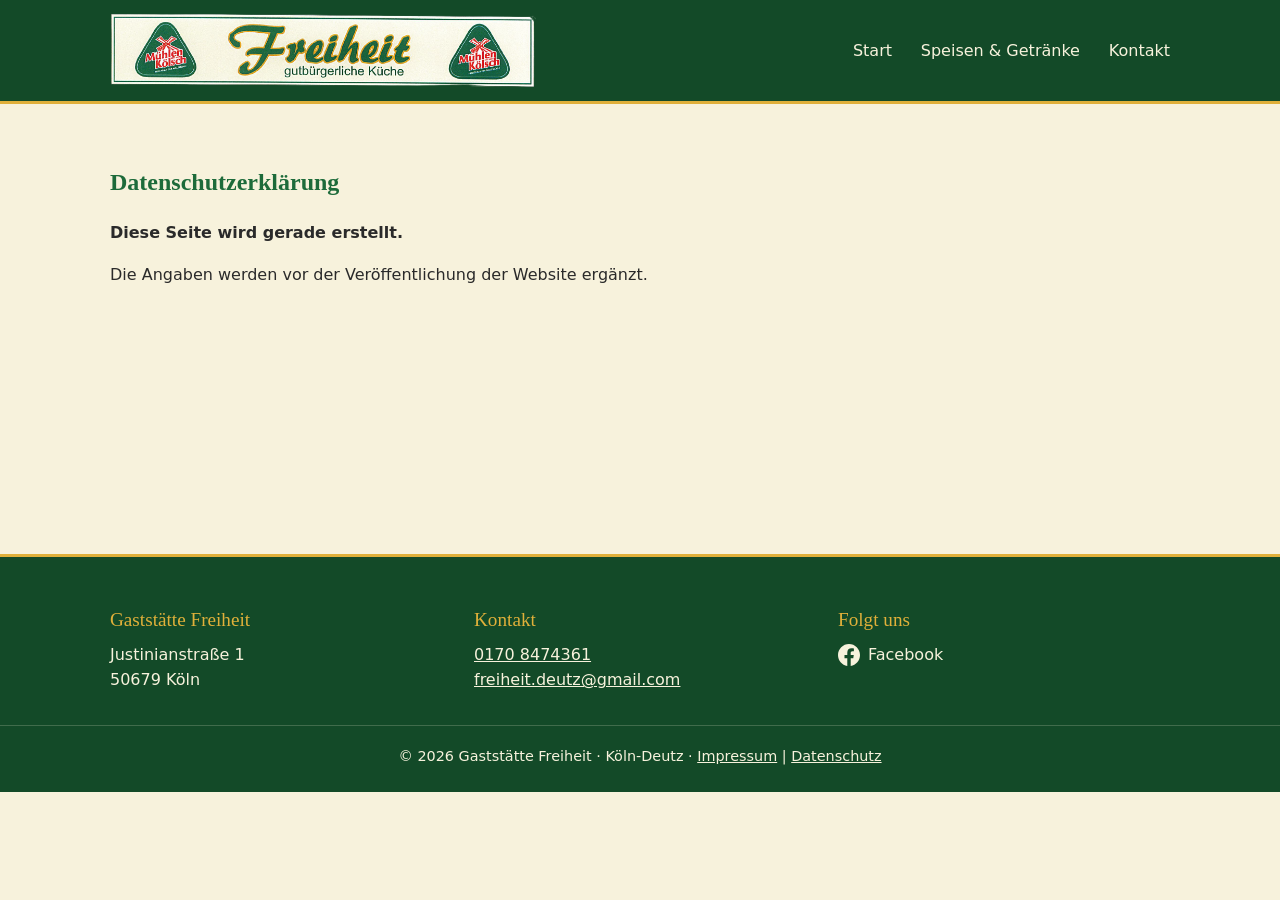
==== datenschutz.html @ f7ccb16d "update website" ====
<!DOCTYPE html>
<html lang="de">
<head>
  <meta charset="UTF-8">
  <meta name="viewport" content="width=device-width, initial-scale=1.0">
  <title>Datenschutz – Freiheit Köln</title>
  <meta name="description" content="Datenschutzerklärung">
  <link rel="stylesheet" href="css/style.css">
</head>
<body>

<header class="header">
  <nav class="container nav">
    <a href="index.html" class="logo"><img src="img/schild.png" alt="Freiheit – gutbürgerliche Küche"></a>
    <button class="menu-btn" aria-label="Menü öffnen">☰</button>
    <ul class="nav-links">
      <li><a href="index.html">Start</a></li>
      <li><a href="karte.html">Speisen &amp; Getränke</a></li>
      <li><a href="kontakt.html">Kontakt</a></li>
    </ul>
  </nav>
</header>

<section class="section text-seite">
  <div class="container">
    <h1>Datenschutzerklärung</h1>
    <p><strong>Diese Seite wird gerade erstellt.</strong></p>
    <p>Die Angaben werden vor der Veröffentlichung der Website ergänzt.</p>
  </div>
</section>

<footer class="footer">
  <div class="container footer-grid">
    <div>
      <p class="footer-titel">Gaststätte Freiheit</p>
      <p>Justinianstraße 1<br>50679 Köln</p>
    </div>
    <div>
      <p class="footer-titel">Kontakt</p>
      <p><a href="tel:+491708474361">0170 8474361</a><br>
         <a href="mailto:freiheit.deutz@gmail.com">freiheit.deutz@gmail.com</a></p>
    </div>
    <div>
      <p class="footer-titel">Folgt uns</p>
      <!-- TODO: Facebook-Link hier eintragen -->
      <a href="index.html" class="social" aria-label="Freiheit auf Facebook"><svg viewBox="0 0 24 24" width="22" height="22" aria-hidden="true"><path fill="currentColor" d="M24 12.07C24 5.4 18.63 0 12 0S0 5.4 0 12.07C0 18.1 4.39 23.1 10.13 24v-8.44H7.08v-3.49h3.05V9.41c0-3.02 1.79-4.69 4.53-4.69 1.31 0 2.68.24 2.68.24v2.97h-1.51c-1.49 0-1.96.93-1.96 1.88v2.26h3.33l-.53 3.49h-2.8V24C19.61 23.1 24 18.1 24 12.07z"/></svg> Facebook</a>
    </div>
  </div>
  <p class="footer-unten">© <span id="jahr"></span> Gaststätte Freiheit · Köln-Deutz ·
    <a href="impressum.html">Impressum</a> | <a href="datenschutz.html">Datenschutz</a></p>
</footer>

<script src="js/script.js"></script>

</body>
</html>
---- css/style.css ----
/* =====================================================
   Farben & Schriften – HIER zentral anpassen
   (vom Schild abgelesen, ungefähre Werte)
   ===================================================== */
:root {
  --gruen: #1d6b3a;
  --gruen-hell: #2a8a4c;
  --gruen-dunkel: #134a28;
  --creme: #f7f2dc;
  --gold: #e0b03a;
  --rot: #c8102e;
  --text: #2a2a2a;
  --schrift-titel: Georgia, "Times New Roman", serif;
  --schrift-text: system-ui, -apple-system, "Segoe UI", Roboto, sans-serif;
}

* {
  box-sizing: border-box;
  margin: 0;
  padding: 0;
}
html {
  scroll-behavior: smooth;
}
body {
  font-family: var(--schrift-text);
  color: var(--text);
  background: var(--creme);
  line-height: 1.6;
}
h1,
h2,
h3 {
  font-family: var(--schrift-titel);
  color: var(--gruen);
  line-height: 1.2;
}
a {
  color: var(--gruen);
}
img {
  max-width: 100%;
  display: block;
}
.container {
  max-width: 1100px;
  margin: 0 auto;
  padding: 0 1.25rem;
}
.zentriert {
  text-align: center;
}

/* ===== Navigation ===== */
.header {
  background: var(--gruen-dunkel);
  position: sticky;
  top: 0;
  z-index: 10;
  border-bottom: 3px solid var(--gold);
}
.nav {
  display: flex;
  justify-content: space-between;
  align-items: center;
  gap: 1.5rem;
  padding: 0.8rem 1.25rem;
  position: relative;
}

/* Logo im Header: Höhe frei wählbar, Form bleibt immer erhalten */
.logo {
  text-decoration: none;
  display: flex;
  align-items: center;
  min-width: 0;
  flex: 0 1 auto;
}
.logo img {
  height: 75px;
  width: auto;
  max-width: 100%;
  object-fit: contain;
  display: block;
}

.nav-links {
  display: flex;
  gap: 1.8rem;
  list-style: none;
}
.nav-links a {
  color: var(--creme);
  text-decoration: none;
  font-weight: 500;
  padding-bottom: 3px;
  white-space: nowrap;
}
.nav-links a:hover,
.nav-links a.aktiv {
  color: var(--gold);
  border-bottom: 2px solid var(--gold);
}

/* Burger-Menü: am PC versteckt, nur auf dem Handy sichtbar */
.menu-btn {
  display: none;
  background: none;
  border: none;
  color: var(--creme);
  font-size: 1.8rem;
  cursor: pointer;
  line-height: 1;
}

/* ===== Hero – sieht aus wie das Schild ===== */
.hero {
  min-height: 75vh;
  display: flex;
  align-items: center;
  justify-content: center;
  text-align: center;
  padding: 3rem 1.25rem;
  background: linear-gradient(rgba(19, 74, 40, 0.55), rgba(19, 74, 40, 0.55)),
    url("[picsum.photos](https://picsum.photos/1600/900?grayscale)")
      center/cover;
}
.hero-schild {
  background: var(--creme);
  border: 6px solid var(--gruen);
  outline: 3px solid var(--creme);
  border-radius: 8px;
  padding: 2.5rem 3.5rem;
  box-shadow: 0 10px 30px rgba(0, 0, 0, 0.35);
  max-width: 100%;
}
.hero-logo {
  width: min(200px, 70vw);
  margin: 0 auto 2rem;
}
.hero h1 {
  font-size: clamp(3.5rem, 11vw, 7rem);
  font-style: italic;
  font-weight: 900;
  color: var(--gruen);
  -webkit-text-stroke: 1px var(--gold);
  text-shadow: 3px 3px 0 var(--gold);
}
.hero p {
  font-family: var(--schrift-titel);
  font-size: 1.5rem;
  color: var(--gruen);
  margin: 0.3rem 0 1.8rem;
}
.hero-buttons {
  display: flex;
  gap: 1rem;
  justify-content: center;
  flex-wrap: wrap;
}

/* ===== Buttons ===== */
.btn {
  display: inline-block;
  padding: 0.8rem 1.8rem;
  margin: 0.3rem 0.2rem;
  background: var(--gruen);
  color: var(--creme);
  text-decoration: none;
  border: 2px solid var(--gruen);
  border-radius: 4px;
  font-weight: 600;
  transition: all 0.2s;
}
.btn:hover {
  background: var(--gold);
  border-color: var(--gold);
  color: var(--gruen-dunkel);
}
.btn-rand,
.btn-gruen-rand {
  background: transparent;
  color: var(--gruen);
}

/* ===== Abschnitte ===== */
.section {
  padding: 4rem 0;
}
.section h2 {
  font-size: 2.2rem;
  text-align: center;
  margin-bottom: 2rem;
}
.section h2::after {
  content: "";
  display: block;
  width: 60px;
  height: 3px;
  background: var(--gold);
  margin: 0.6rem auto 0;
}
.willkommen {
  max-width: 760px;
  text-align: center;
  font-size: 1.1rem;
}
.willkommen p {
  margin-bottom: 1rem;
}

.dunkel {
  background: var(--gruen-dunkel);
  color: var(--creme);
}
.dunkel h2,
.dunkel h3 {
  color: var(--creme);
}
.vorteile {
  display: grid;
  grid-template-columns: repeat(auto-fit, minmax(200px, 1fr));
  gap: 1.5rem;
}
.vorteil {
  text-align: center;
  padding: 1.5rem 1rem;
  border: 1px solid rgba(224, 176, 58, 0.5);
  border-radius: 6px;
}
.vorteil .icon {
  font-size: 2.5rem;
  margin-bottom: 0.5rem;
}
.vorteil h3 {
  color: var(--gold) !important;
  margin-bottom: 0.3rem;
}

.grid {
  display: grid;
  grid-template-columns: repeat(auto-fit, minmax(280px, 1fr));
  gap: 2rem;
}
.karte-box {
  background: #fff;
  border-radius: 6px;
  overflow: hidden;
  box-shadow: 0 4px 14px rgba(0, 0, 0, 0.08);
  border-top: 4px solid var(--gruen);
}
.karte-box > div {
  padding: 1.25rem;
}
.karte-box h3 {
  margin-bottom: 0.4rem;
}
/* Bilder in den Kacheln einheitlich zuschneiden */
.karte-box img {
  width: 100%;
  height: 220px;
  object-fit: cover;
}

/* Mühlen-Band */
.kölsch-band {
  background: #fff;
  border-top: 3px solid var(--gruen);
  border-bottom: 3px solid var(--gruen);
}
.kölsch-inhalt {
  display: flex;
  align-items: center;
  justify-content: center;
  gap: 2.5rem;
  flex-wrap: wrap;
}
.kölsch-inhalt h2 {
  text-align: left;
  margin-bottom: 0.8rem;
}
.kölsch-inhalt h2::after {
  margin-left: 0;
}
.muehlen-logo {
  width: 160px;
}

/* Öffnungszeiten */
.zeiten {
  margin: 0 auto 1.5rem;
  border-collapse: collapse;
  font-size: 1.05rem;
}
.zeiten td {
  padding: 0.45rem 1rem;
  border-bottom: 1px dotted #aaa;
  text-align: left;
}
.zeiten td:last-child {
  font-weight: 600;
  text-align: right;
}
.zeiten .kueche td {
  color: var(--gruen);
  font-style: italic;
  border-bottom: none;
}

/* Kontakt */
.info-box {
  background: #fff;
  padding: 2rem;
  border-radius: 6px;
  box-shadow: 0 4px 14px rgba(0, 0, 0, 0.08);
}
.info-box h3 {
  margin: 1.2rem 0 0.5rem;
}
.info-box h3:first-child {
  margin-top: 0;
}
.info-box p {
  margin-bottom: 0.8rem;
}
.info-box .zeiten {
  margin-left: 0;
}

/* ===== Speise- & Getränkekarte ===== */
.tabs {
  display: flex;
  justify-content: center;
  gap: 1rem;
  margin-bottom: 2rem;
}
.tab {
  padding: 0.6rem 1.8rem;
  border: 2px solid var(--gruen);
  background: none;
  font-size: 1.05rem;
  cursor: pointer;
  border-radius: 4px;
  color: var(--gruen);
  font-weight: 600;
}
.tab.aktiv,
.tab:hover {
  background: var(--gruen);
  color: var(--creme);
}
.tab-inhalt {
  display: none;
}
.tab-inhalt.aktiv {
  display: block;
}

.kategorie {
  margin-bottom: 2.5rem;
  background: #fff;
  padding: 1.5rem 2rem;
  border-radius: 6px;
  box-shadow: 0 2px 10px rgba(0, 0, 0, 0.05);
}
.kategorie h3 {
  border-bottom: 2px solid var(--gold);
  padding-bottom: 0.3rem;
  margin-bottom: 1rem;
  font-size: 1.6rem;
}
.mit-logo {
  display: flex;
  align-items: center;
  justify-content: space-between;
  gap: 1rem;
}
.mit-logo img {
  height: 48px;
  width: auto;
}
.hinweis {
  font-style: italic;
  font-size: 0.95rem;
  margin-bottom: 1rem;
  color: #555;
}
.eintrag {
  display: flex;
  align-items: baseline;
  gap: 0.5rem;
  padding: 0.3rem 0;
}
.eintrag .name {
  font-weight: 600;
}
.eintrag .menge {
  color: #777;
  font-size: 0.9rem;
}
.eintrag .punkte {
  flex: 1;
  border-bottom: 1px dotted #aaa;
}
.eintrag .preis {
  font-weight: 600;
  white-space: nowrap;
  color: var(--gruen);
}
.spalten {
  columns: 2 320px;
  column-gap: 3rem;
}
.spalten .eintrag {
  break-inside: avoid;
}
.gericht {
  padding: 0.45rem 0;
  break-inside: avoid;
}
.gericht .eintrag {
  padding: 0;
}
.gericht .beschreibung {
  font-size: 0.9rem;
  color: #666;
  font-style: italic;
  margin-top: 0.1rem;
}

/* ===== Footer ===== */
.footer {
  background: var(--gruen-dunkel);
  color: var(--creme);
  padding: 3rem 0 1.5rem;
  border-top: 3px solid var(--gold);
}
.footer-grid {
  display: grid;
  grid-template-columns: repeat(auto-fit, minmax(200px, 1fr));
  gap: 2rem;
  margin-bottom: 2rem;
}
.footer-titel {
  font-family: var(--schrift-titel);
  color: var(--gold);
  font-size: 1.2rem;
  margin-bottom: 0.4rem;
}
.footer a {
  color: var(--creme);
}
.footer a:hover {
  color: var(--gold);
}
.social {
  display: inline-flex;
  align-items: center;
  gap: 0.5rem;
  text-decoration: none;
}
.footer-unten {
  text-align: center;
  font-size: 0.9rem;
  border-top: 1px solid rgba(247, 242, 220, 0.2);
  padding-top: 1.2rem;
}

/* ===== Textseiten ===== */
.text-seite {
  min-height: 50vh;
}
.text-seite h1 {
  margin-bottom: 1.5rem;
}
.text-seite p {
  margin-bottom: 1rem;
}

/* ===== Tablet ===== */
@media (max-width: 900px) {
  .logo img {
    height: 60px;
  }
  .nav {
    gap: 1rem;
  }
  .nav-links {
    gap: 1.1rem;
  }
}

/* ===== Handy ===== */
@media (max-width: 768px) {
  .menu-btn {
    display: block;
  }
  .nav-links {
    display: none;
    position: absolute;
    top: 100%;
    left: 0;
    right: 0;
    flex-direction: column;
    background: var(--gruen-dunkel);
    padding: 1rem 1.25rem;
    gap: 1rem;
    border-bottom: 3px solid var(--gold);
  }
  .nav-links.offen {
    display: flex;
  }
  .logo img {
    height: 48px;
  }
  .hero-schild {
    padding: 2rem 1.5rem;
  }
  .hero-buttons {
    flex-direction: column;
    align-items: stretch;
  }
  .hero-buttons .btn {
    margin: 0.2rem 0;
  }
  .kategorie {
    padding: 1.2rem;
  }
  .kölsch-inhalt {
    text-align: center;
  }
  .kölsch-inhalt h2 {
    text-align: center;
  }
  .kölsch-inhalt h2::after {
    margin: 0.6rem auto 0;
  }
}
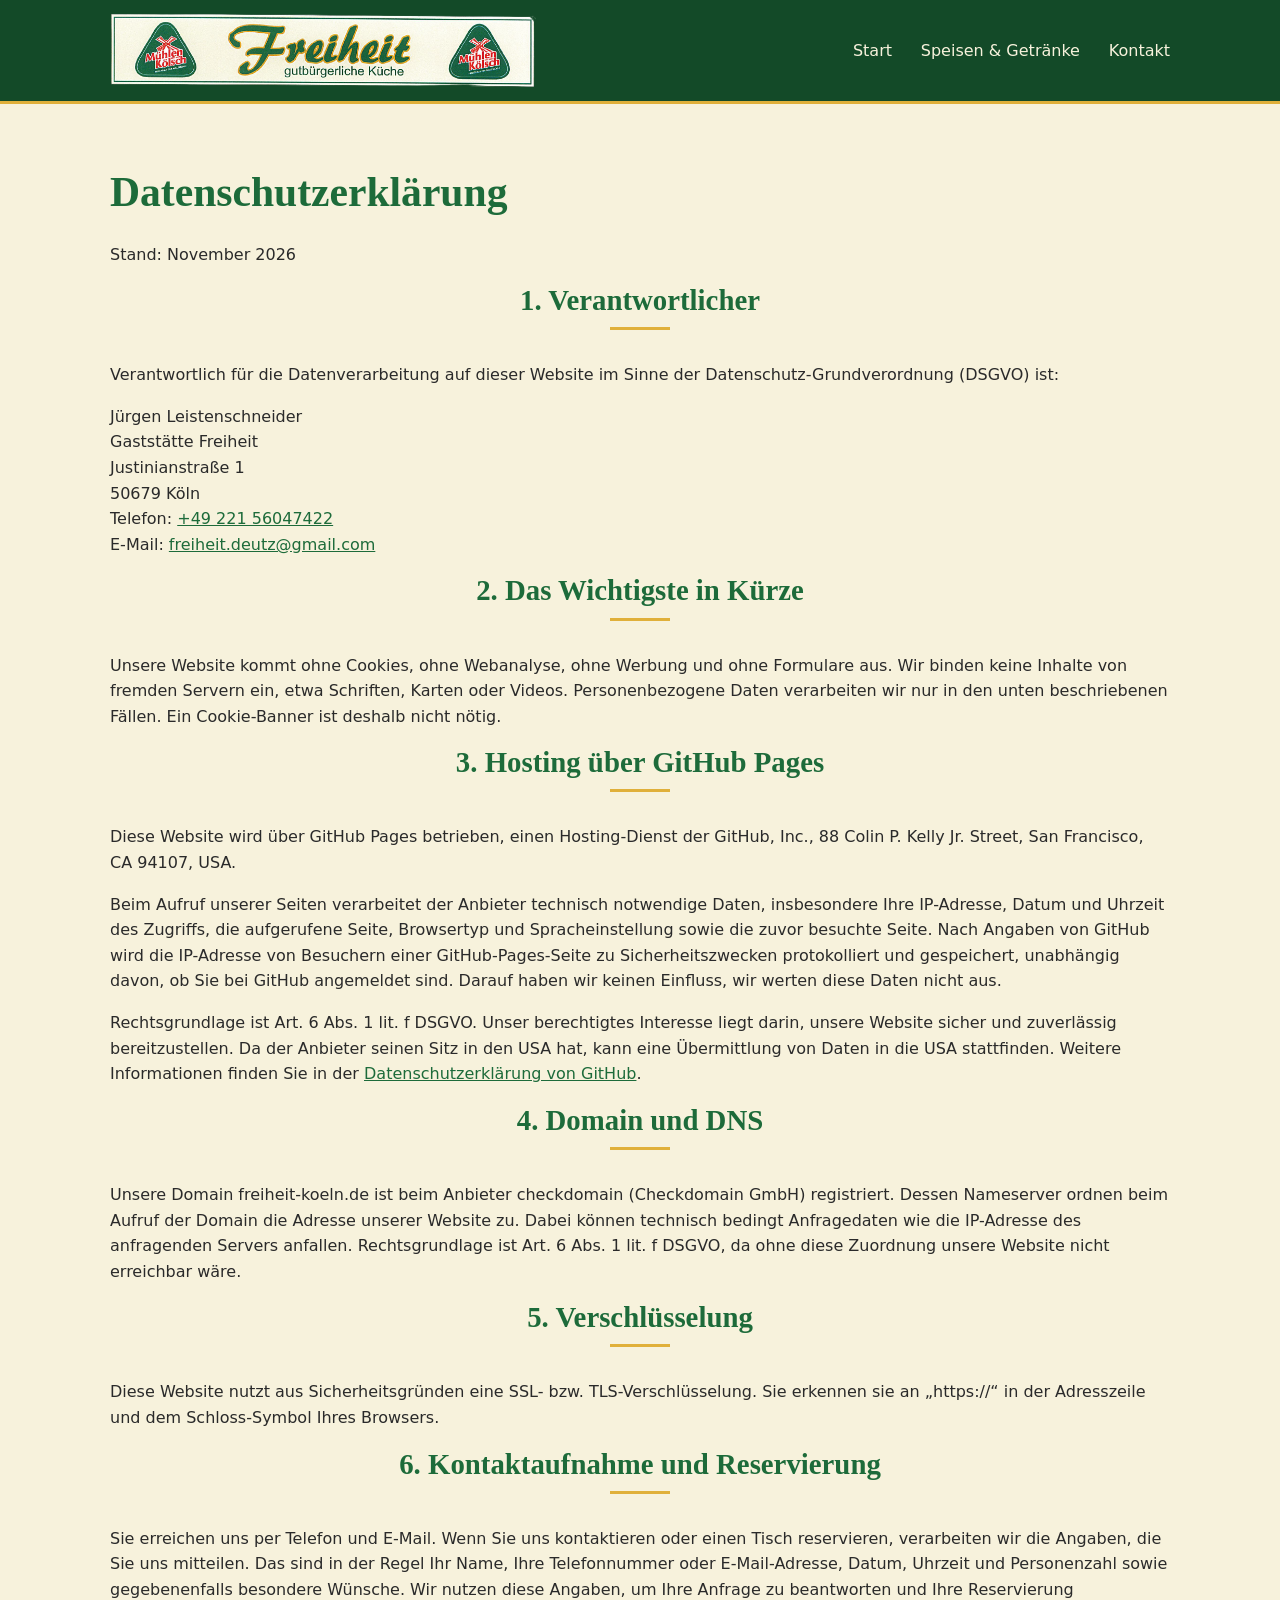
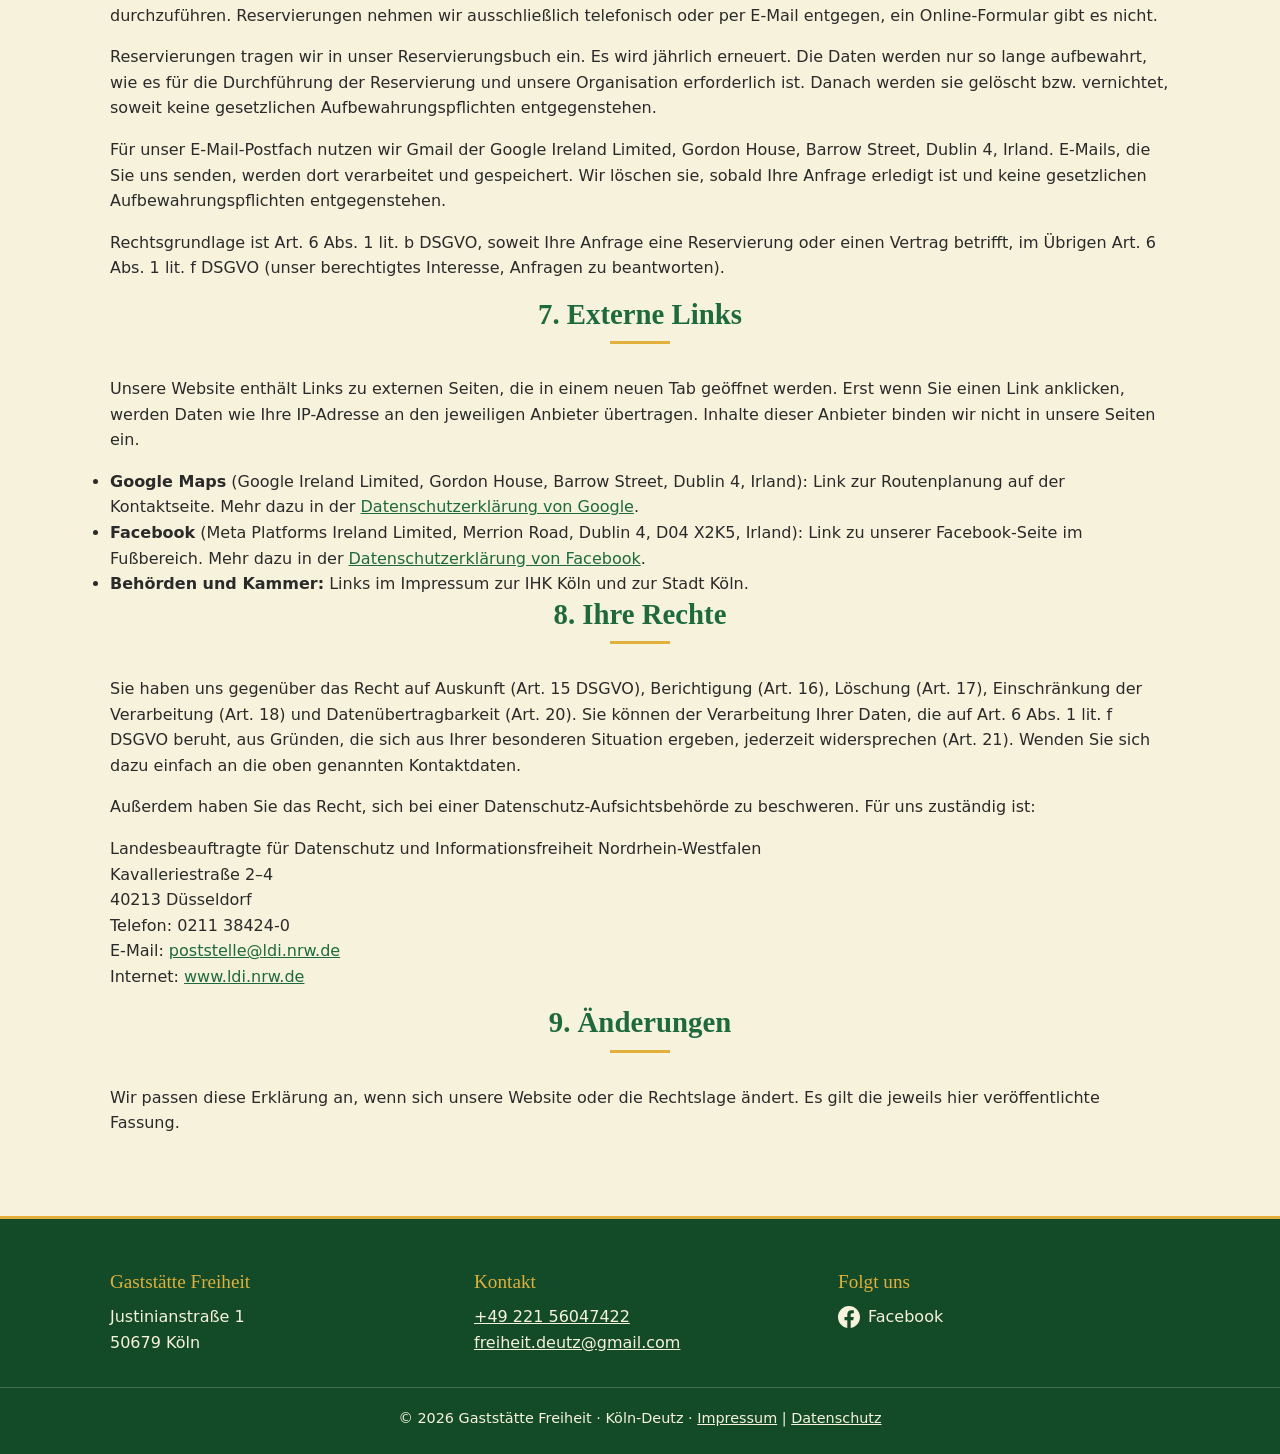
==== commit f0997e38: "Neue Bilder, Datenschutz, Facebook Link" ====
--- a/datenschutz.html
+++ b/datenschutz.html
@@ -1,56 +1,253 @@
-<!DOCTYPE html>
+<!doctype html>
 <html lang="de">
-<head>
-  <meta charset="UTF-8">
-  <meta name="viewport" content="width=device-width, initial-scale=1.0">
-  <title>Datenschutz – Freiheit Köln</title>
-  <meta name="description" content="Datenschutzerklärung">
-  <link rel="stylesheet" href="css/style.css">
-</head>
-<body>
-
-<header class="header">
-  <nav class="container nav">
-    <a href="index.html" class="logo"><img src="img/schild.png" alt="Freiheit – gutbürgerliche Küche"></a>
-    <button class="menu-btn" aria-label="Menü öffnen">☰</button>
-    <ul class="nav-links">
-      <li><a href="index.html">Start</a></li>
-      <li><a href="karte.html">Speisen &amp; Getränke</a></li>
-      <li><a href="kontakt.html">Kontakt</a></li>
-    </ul>
-  </nav>
-</header>
-
-<section class="section text-seite">
-  <div class="container">
-    <h1>Datenschutzerklärung</h1>
-    <p><strong>Diese Seite wird gerade erstellt.</strong></p>
-    <p>Die Angaben werden vor der Veröffentlichung der Website ergänzt.</p>
-  </div>
-</section>
-
-<footer class="footer">
-  <div class="container footer-grid">
-    <div>
-      <p class="footer-titel">Gaststätte Freiheit</p>
-      <p>Justinianstraße 1<br>50679 Köln</p>
-    </div>
-    <div>
-      <p class="footer-titel">Kontakt</p>
-      <p><a href="tel:+491708474361">0170 8474361</a><br>
-         <a href="mailto:freiheit.deutz@gmail.com">freiheit.deutz@gmail.com</a></p>
-    </div>
-    <div>
-      <p class="footer-titel">Folgt uns</p>
-      <!-- TODO: Facebook-Link hier eintragen -->
-      <a href="index.html" class="social" aria-label="Freiheit auf Facebook"><svg viewBox="0 0 24 24" width="22" height="22" aria-hidden="true"><path fill="currentColor" d="M24 12.07C24 5.4 18.63 0 12 0S0 5.4 0 12.07C0 18.1 4.39 23.1 10.13 24v-8.44H7.08v-3.49h3.05V9.41c0-3.02 1.79-4.69 4.53-4.69 1.31 0 2.68.24 2.68.24v2.97h-1.51c-1.49 0-1.96.93-1.96 1.88v2.26h3.33l-.53 3.49h-2.8V24C19.61 23.1 24 18.1 24 12.07z"/></svg> Facebook</a>
-    </div>
-  </div>
-  <p class="footer-unten">© <span id="jahr"></span> Gaststätte Freiheit · Köln-Deutz ·
-    <a href="impressum.html">Impressum</a> | <a href="datenschutz.html">Datenschutz</a></p>
-</footer>
-
-<script src="js/script.js"></script>
-
-</body>
+  <head>
+    <meta charset="UTF-8" />
+    <meta name="viewport" content="width=device-width, initial-scale=1.0" />
+    <title>Datenschutz – Freiheit Köln</title>
+    <meta
+      name="description"
+      content="Datenschutzerklärung der Gaststätte Freiheit in Köln"
+    />
+    <link rel="stylesheet" href="css/style.css" />
+  </head>
+  <body>
+    <header class="header">
+      <nav class="container nav">
+        <a href="index.html" class="logo"
+          ><img src="img/schild.png" alt="Freiheit – gutbürgerliche Küche"
+        /></a>
+        <button class="menu-btn" aria-label="Menü öffnen">☰</button>
+        <ul class="nav-links">
+          <li><a href="index.html">Start</a></li>
+          <li><a href="karte.html">Speisen &amp; Getränke</a></li>
+          <li><a href="kontakt.html">Kontakt</a></li>
+        </ul>
+      </nav>
+    </header>
+
+    <section class="section text-seite">
+      <div class="container">
+        <h1>Datenschutzerklärung</h1>
+        <p>Stand: November 2026</p>
+
+        <h2>1. Verantwortlicher</h2>
+        <p>
+          Verantwortlich für die Datenverarbeitung auf dieser Website im Sinne
+          der Datenschutz-Grundverordnung (DSGVO) ist:
+        </p>
+        <p>
+          Jürgen Leistenschneider<br />
+          Gaststätte Freiheit<br />
+          Justinianstraße 1<br />
+          50679 Köln<br />
+          Telefon: <a href="tel:+49 221 56047422">+49 221 56047422</a><br />
+          E-Mail:
+          <a href="mailto:freiheit.deutz@gmail.com">freiheit.deutz@gmail.com</a>
+        </p>
+
+        <h2>2. Das Wichtigste in Kürze</h2>
+        <p>
+          Unsere Website kommt ohne Cookies, ohne Webanalyse, ohne Werbung und
+          ohne Formulare aus. Wir binden keine Inhalte von fremden Servern ein,
+          etwa Schriften, Karten oder Videos. Personenbezogene Daten verarbeiten
+          wir nur in den unten beschriebenen Fällen. Ein Cookie-Banner ist
+          deshalb nicht nötig.
+        </p>
+
+        <h2>3. Hosting über GitHub Pages</h2>
+        <p>
+          Diese Website wird über GitHub Pages betrieben, einen Hosting-Dienst
+          der GitHub, Inc., 88 Colin P. Kelly Jr. Street, San Francisco, CA
+          94107, USA.
+        </p>
+        <p>
+          Beim Aufruf unserer Seiten verarbeitet der Anbieter technisch
+          notwendige Daten, insbesondere Ihre IP-Adresse, Datum und Uhrzeit des
+          Zugriffs, die aufgerufene Seite, Browsertyp und Spracheinstellung
+          sowie die zuvor besuchte Seite. Nach Angaben von GitHub wird die
+          IP-Adresse von Besuchern einer GitHub-Pages-Seite zu
+          Sicherheitszwecken protokolliert und gespeichert, unabhängig davon, ob
+          Sie bei GitHub angemeldet sind. Darauf haben wir keinen Einfluss, wir
+          werten diese Daten nicht aus.
+        </p>
+        <p>
+          Rechtsgrundlage ist Art. 6 Abs. 1 lit. f DSGVO. Unser berechtigtes
+          Interesse liegt darin, unsere Website sicher und zuverlässig
+          bereitzustellen. Da der Anbieter seinen Sitz in den USA hat, kann eine
+          Übermittlung von Daten in die USA stattfinden. Weitere Informationen
+          finden Sie in der
+          <a
+            href="https://docs.github.com/en/site-policy/privacy-policies/github-general-privacy-statement"
+            target="_blank"
+            rel="noopener noreferrer"
+            >Datenschutzerklärung von GitHub</a
+          >.
+        </p>
+
+        <h2>4. Domain und DNS</h2>
+        <p>
+          Unsere Domain freiheit-koeln.de ist beim Anbieter checkdomain
+          (Checkdomain GmbH) registriert. Dessen Nameserver ordnen beim Aufruf
+          der Domain die Adresse unserer Website zu. Dabei können technisch
+          bedingt Anfragedaten wie die IP-Adresse des anfragenden Servers
+          anfallen. Rechtsgrundlage ist Art. 6 Abs. 1 lit. f DSGVO, da ohne
+          diese Zuordnung unsere Website nicht erreichbar wäre.
+        </p>
+
+        <h2>5. Verschlüsselung</h2>
+        <p>
+          Diese Website nutzt aus Sicherheitsgründen eine SSL- bzw.
+          TLS-Verschlüsselung. Sie erkennen sie an „https://“ in der Adresszeile
+          und dem Schloss-Symbol Ihres Browsers.
+        </p>
+
+        <h2>6. Kontaktaufnahme und Reservierung</h2>
+        <p>
+          Sie erreichen uns per Telefon und E-Mail. Wenn Sie uns kontaktieren
+          oder einen Tisch reservieren, verarbeiten wir die Angaben, die Sie uns
+          mitteilen. Das sind in der Regel Ihr Name, Ihre Telefonnummer oder
+          E-Mail-Adresse, Datum, Uhrzeit und Personenzahl sowie gegebenenfalls
+          besondere Wünsche. Wir nutzen diese Angaben, um Ihre Anfrage zu
+          beantworten und Ihre Reservierung durchzuführen. Reservierungen nehmen
+          wir ausschließlich telefonisch oder per E-Mail entgegen, ein
+          Online-Formular gibt es nicht.
+        </p>
+        <p>
+          Reservierungen tragen wir in unser Reservierungsbuch ein. Es wird
+          jährlich erneuert. Die Daten werden nur so lange aufbewahrt, wie es
+          für die Durchführung der Reservierung und unsere Organisation
+          erforderlich ist. Danach werden sie gelöscht bzw. vernichtet, soweit
+          keine gesetzlichen Aufbewahrungspflichten entgegenstehen.
+        </p>
+        <p>
+          Für unser E-Mail-Postfach nutzen wir Gmail der Google Ireland Limited,
+          Gordon House, Barrow Street, Dublin 4, Irland. E-Mails, die Sie uns
+          senden, werden dort verarbeitet und gespeichert. Wir löschen sie,
+          sobald Ihre Anfrage erledigt ist und keine gesetzlichen
+          Aufbewahrungspflichten entgegenstehen.
+        </p>
+        <p>
+          Rechtsgrundlage ist Art. 6 Abs. 1 lit. b DSGVO, soweit Ihre Anfrage
+          eine Reservierung oder einen Vertrag betrifft, im Übrigen Art. 6 Abs.
+          1 lit. f DSGVO (unser berechtigtes Interesse, Anfragen zu
+          beantworten).
+        </p>
+
+        <h2>7. Externe Links</h2>
+        <p>
+          Unsere Website enthält Links zu externen Seiten, die in einem neuen
+          Tab geöffnet werden. Erst wenn Sie einen Link anklicken, werden Daten
+          wie Ihre IP-Adresse an den jeweiligen Anbieter übertragen. Inhalte
+          dieser Anbieter binden wir nicht in unsere Seiten ein.
+        </p>
+        <ul>
+          <li>
+            <strong>Google Maps</strong> (Google Ireland Limited, Gordon House,
+            Barrow Street, Dublin 4, Irland): Link zur Routenplanung auf der
+            Kontaktseite. Mehr dazu in der
+            <a
+              href="https://policies.google.com/privacy"
+              target="_blank"
+              rel="noopener noreferrer"
+              >Datenschutzerklärung von Google</a
+            >.
+          </li>
+          <li>
+            <strong>Facebook</strong> (Meta Platforms Ireland Limited, Merrion
+            Road, Dublin 4, D04 X2K5, Irland): Link zu unserer Facebook-Seite im
+            Fußbereich. Mehr dazu in der
+            <a
+              href="https://www.facebook.com/privacy/policy"
+              target="_blank"
+              rel="noopener noreferrer"
+              >Datenschutzerklärung von Facebook</a
+            >.
+          </li>
+          <li>
+            <strong>Behörden und Kammer:</strong> Links im Impressum zur IHK
+            Köln und zur Stadt Köln.
+          </li>
+        </ul>
+
+        <h2>8. Ihre Rechte</h2>
+        <p>
+          Sie haben uns gegenüber das Recht auf Auskunft (Art. 15 DSGVO),
+          Berichtigung (Art. 16), Löschung (Art. 17), Einschränkung der
+          Verarbeitung (Art. 18) und Datenübertragbarkeit (Art. 20). Sie können
+          der Verarbeitung Ihrer Daten, die auf Art. 6 Abs. 1 lit. f DSGVO
+          beruht, aus Gründen, die sich aus Ihrer besonderen Situation ergeben,
+          jederzeit widersprechen (Art. 21). Wenden Sie sich dazu einfach an die
+          oben genannten Kontaktdaten.
+        </p>
+        <p>
+          Außerdem haben Sie das Recht, sich bei einer
+          Datenschutz-Aufsichtsbehörde zu beschweren. Für uns zuständig ist:
+        </p>
+        <p>
+          Landesbeauftragte für Datenschutz und Informationsfreiheit
+          Nordrhein-Westfalen<br />
+          Kavalleriestraße 2–4<br />
+          40213 Düsseldorf<br />
+          Telefon: 0211 38424-0<br />
+          E-Mail:
+          <a href="mailto:poststelle@ldi.nrw.de">poststelle@ldi.nrw.de</a><br />
+          Internet:
+          <a
+            href="https://www.ldi.nrw.de"
+            target="_blank"
+            rel="noopener noreferrer"
+            >www.ldi.nrw.de</a
+          >
+        </p>
+
+        <h2>9. Änderungen</h2>
+        <p>
+          Wir passen diese Erklärung an, wenn sich unsere Website oder die
+          Rechtslage ändert. Es gilt die jeweils hier veröffentlichte Fassung.
+        </p>
+      </div>
+    </section>
+
+    <footer class="footer">
+      <div class="container footer-grid">
+        <div>
+          <p class="footer-titel">Gaststätte Freiheit</p>
+          <p>Justinianstraße 1<br />50679 Köln</p>
+        </div>
+        <div>
+          <p class="footer-titel">Kontakt</p>
+          <p>
+            <a href="tel:+49 221 56047422">+49 221 56047422</a><br />
+            <a href="mailto:freiheit.deutz@gmail.com"
+              >freiheit.deutz@gmail.com</a
+            >
+          </p>
+        </div>
+        <div>
+          <p class="footer-titel">Folgt uns</p>
+          <a
+            href="https://www.facebook.com/profile.php?id=61596677500743"
+            target="_blank"
+            rel="noopener noreferrer"
+            class="social"
+            aria-label="Freiheit auf Facebook"
+            ><svg viewBox="0 0 24 24" width="22" height="22" aria-hidden="true">
+              <path
+                fill="currentColor"
+                d="M24 12.07C24 5.4 18.63 0 12 0S0 5.4 0 12.07C0 18.1 4.39 23.1 10.13 24v-8.44H7.08v-3.49h3.05V9.41c0-3.02 1.79-4.69 4.53-4.69 1.31 0 2.68.24 2.68.24v2.97h-1.51c-1.49 0-1.96.93-1.96 1.88v2.26h3.33l-.53 3.49h-2.8V24C19.61 23.1 24 18.1 24 12.07z"
+              />
+            </svg>
+            Facebook</a
+          >
+        </div>
+      </div>
+      <p class="footer-unten">
+        © <span id="jahr"></span> Gaststätte Freiheit · Köln-Deutz ·
+        <a href="impressum.html">Impressum</a> |
+        <a href="datenschutz.html">Datenschutz</a>
+      </p>
+    </footer>
+
+    <script src="js/script.js"></script>
+  </body>
 </html>
--- a/css/style.css
+++ b/css/style.css
@@ -121,9 +121,7 @@
   justify-content: center;
   text-align: center;
   padding: 3rem 1.25rem;
-  background: linear-gradient(rgba(19, 74, 40, 0.55), rgba(19, 74, 40, 0.55)),
-    url("[picsum.photos](https://picsum.photos/1600/900?grayscale)")
-      center/cover;
+  background: linear-gradient(rgba(19, 74, 40, 0.55), rgba(19, 74, 40, 0.55));
 }
 .hero-schild {
   background: var(--creme);
@@ -536,3 +534,22 @@
     margin: 0.6rem auto 0;
   }
 }
+
+/* ===== Handy-Fix: lange Wörter in Überschriften ===== */
+h1,
+h2,
+h3 {
+  overflow-wrap: break-word;
+  hyphens: auto;
+}
+.text-seite h1 {
+  font-size: clamp(1.4rem, 6.5vw, 2.6rem);
+}
+.text-seite h2 {
+  font-size: clamp(1.2rem, 5vw, 1.8rem);
+}
+@media (max-width: 768px) {
+  .section h2 {
+    font-size: clamp(1.4rem, 6vw, 2.2rem);
+  }
+}
